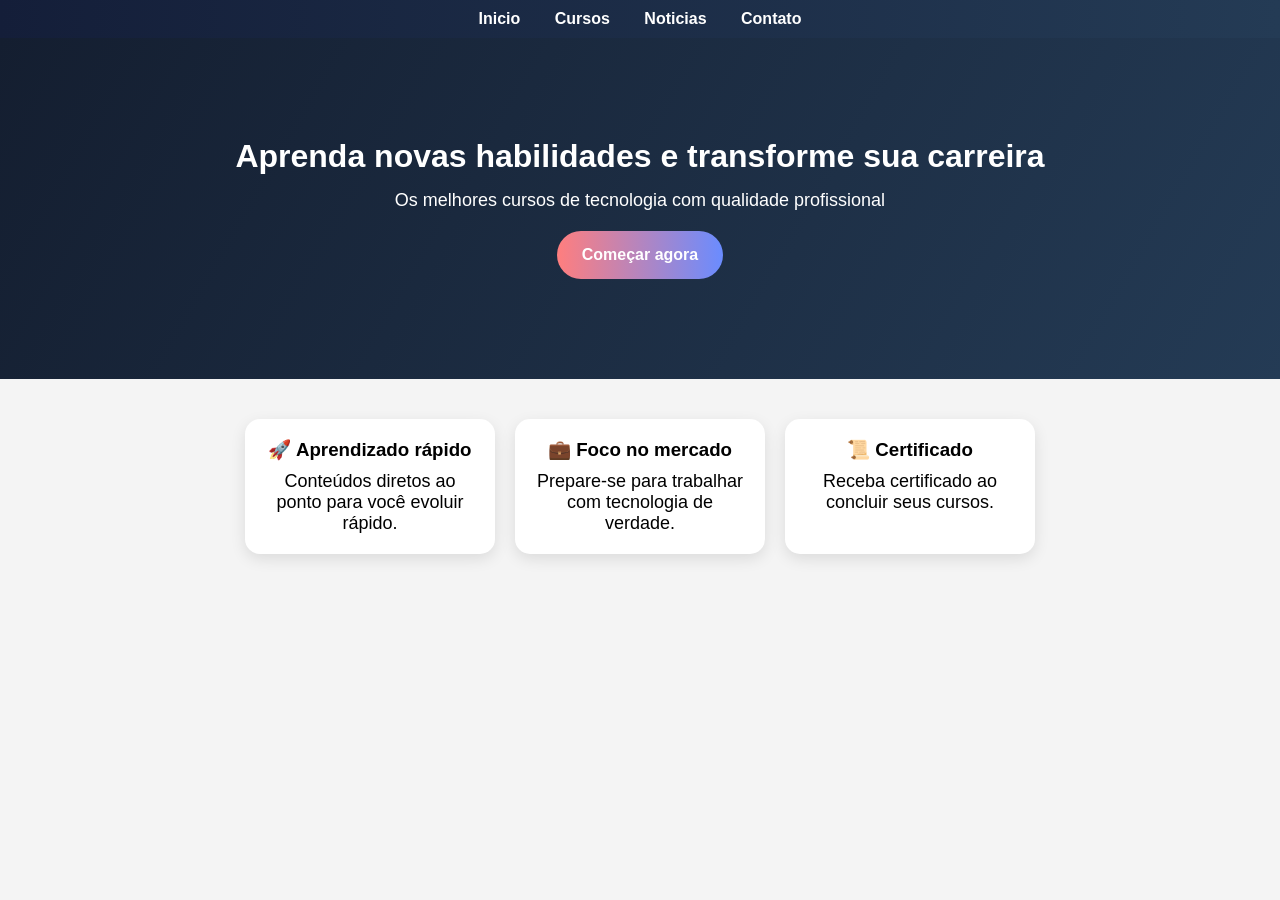
==== index.html @ d65b5e1e "Add files via upload" ====
<!DOCTYPE html>
<html lang="pt-br">
<head>
<meta charset="UTF-8">
<meta name="viewport" content="width=device-width, initial-scale=1.0">
<title>Portal de Cursos</title>
<link rel="stylesheet" href="style.css">
</head>

<body>

<nav>
<a href="index.html">Inicio</a>
<a href="cursos.html">Cursos</a>
<a href="noticias.html">Noticias</a>
<a href="contato.html">Contato</a>
</nav>

<!-- HERO -->
<div class="hero">

    <h1>Aprenda novas habilidades e transforme sua carreira</h1>
    <p>Os melhores cursos de tecnologia com qualidade profissional</p>

    <a href="cursos.html" class="btn-home">Começar agora</a>

</div>

<!-- BENEFÍCIOS -->
<div class="beneficios">

    <div class="beneficio">
        <h3>🚀 Aprendizado rápido</h3>
        <p>Conteúdos diretos ao ponto para você evoluir rápido.</p>
    </div>

    <div class="beneficio">
        <h3>💼 Foco no mercado</h3>
        <p>Prepare-se para trabalhar com tecnologia de verdade.</p>
    </div>

    <div class="beneficio">
        <h3>📜 Certificado</h3>
        <p>Receba certificado ao concluir seus cursos.</p>
    </div>

</div>

</body>
</html>
---- style.css ----
/* RESET */
* {
    margin: 0;
    padding: 0;
    box-sizing: border-box;
}

/* BODY */
body {
    font-family: Arial, sans-serif;
    background-color: #f4f4f4;
}

/* NAV */
nav {
    background: linear-gradient(90deg, #141e39, #243b55);
    padding: 10px;
    text-align: center;
}

nav a {
    color: white;
    text-decoration: none;
    margin: 0 15px;
    font-weight: bold;
}

nav a:hover {
    color: #00c3ff;
}

/* TITULOS */
h1 {
    text-align: center;
    color: #333;
    margin-bottom: 10px;
}

p {
    text-align: center;
    font-size: 18px;
    margin-top: 10px;
}

.titulo {
    margin-left: 20px;
}

/* CONTAINER (mantido igual) */
.container {
    display: flex;
    justify-content: center;
    flex-wrap: wrap;
    gap: 20px;
    padding: 20px;
}

/* CARDS */
.card {
    background: #f8f8f8;
    width: 300px;
    padding: 20px;
    border-radius: 15px;
    box-shadow: 0 5px 15px rgba(0,0,0,0.1);
    transition: 0.3s;
}

.card:hover {
    transform: translateY(-5px);
}

.badge {
    background: #ffd6d6;
    padding: 5px 10px;
    border-radius: 20px;
    font-size: 12px;
    margin-bottom: 10px;
}

.badge.verde {
    background: #d4f8d4;
}

.info {
    display: flex;
    gap: 10px;
    margin-bottom: 10px;
}

.info span {
    background: #eee;
    padding: 5px 10px;
    border-radius: 10px;
    font-size: 12px;
}

.card h2 {
    font-size: 20px;
    margin: 10px 0;
}

/* BOTÃO DOS CARDS */
.btn {
    display: block;
    margin-top: 15px;
    padding: 10px;
    text-align: center;
    border-radius: 20px;
    background: linear-gradient(90deg, #ff7e7e, #6a8cff);
    color: white;
    font-weight: bold;
    text-decoration: none;
}

.btn:hover {
    opacity: 0.9;
}

/* FORMULÁRIO (mantido simples, sem mexer no layout) */
.card-form {
    width: 350px;
    padding: 25px;
    border-radius: 20px;
    background: #cfcbe6;
}

/* INPUTS */
form input {
    width: 100%;
    padding: 12px;
    margin: 8px 0;
    border-radius: 10px;
    border: none;
}

/* CAMPO CURSO */
#curso {
    background: #ddd;
    font-weight: bold;
}

/* TELEFONE */
.telefone {
    display: flex;
    align-items: center;
    background: white;
    border-radius: 10px;
    padding: 5px;
    margin: 8px 0;
}

.telefone span {
    margin: 0 10px;
}

.telefone input {
    border: none;
    outline: none;
    width: 100%;
}

/* BOTÃO FORM */
button {
    width: 100%;
    padding: 15px;
    margin-top: 10px;
    border: none;
    border-radius: 30px;
    background: #141e39;
    color: white;
    font-size: 16px;
    font-weight: bold;
    cursor: pointer;
}

.pagina-cadastro {
    background: #e5e5e5;
}

/* cria um espaço abaixo do menu */
.card-form {
    margin: 50px auto; /* centraliza horizontalmente */
    width: 350px;
}


/* CONTAINER DAS NOTÍCIAS */
.container-noticias {
    max-width: 800px;
    margin: 30px auto;
    display: flex;
    flex-direction: column;
    gap: 20px;
}

/* CARD DE NOTÍCIA */
.noticia {
    background: white;
    padding: 20px;
    border-radius: 15px;
    box-shadow: 0 5px 15px rgba(0,0,0,0.1);
}

/* TITULO DA NOTÍCIA */
.noticia h2 {
    margin-bottom: 10px;
    color: #141e39;
}

/* TEXTO */
.noticia p {
    font-size: 16px;
    line-height: 1.6;
    text-align: left;
}

/* HERO */
.hero {
    text-align: center;
    padding: 100px 20px;
    background: linear-gradient(120deg, #141e30, #243b55);
    color: white;
}

.hero h1 {
    font-size: 32px;
    margin-bottom: 15px;
    color: white;
}

.hero p {
    font-size: 18px;
    margin-bottom: 20px;
}

/* BOTÃO */
.btn-home {
    display: inline-block;
    padding: 15px 25px;
    border-radius: 30px;
    background: linear-gradient(90deg, #ff7e7e, #6a8cff);
    color: white;
    font-weight: bold;
    text-decoration: none;
}

/* BENEFÍCIOS */
.beneficios {
    display: flex;
    justify-content: center;
    gap: 20px;
    padding: 40px;
    flex-wrap: wrap;
}

.beneficio {
    background: white;
    width: 250px;
    padding: 20px;
    border-radius: 15px;
    text-align: center;
    box-shadow: 0 5px 15px rgba(0,0,0,0.1);
}
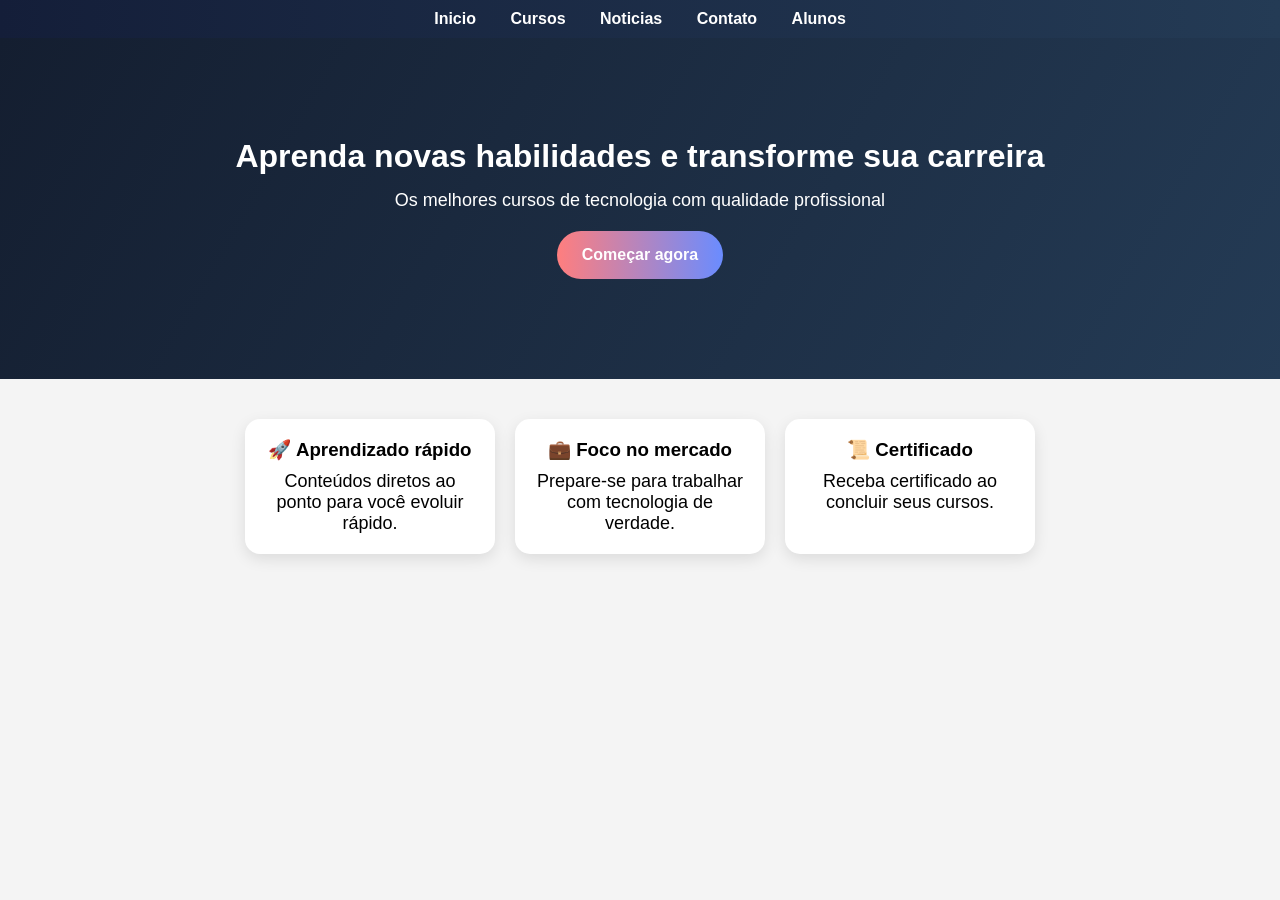
==== commit 2fbab567: "Add files via upload" ====
--- a/index.html
+++ b/index.html
@@ -14,6 +14,7 @@
 <a href="cursos.html">Cursos</a>
 <a href="noticias.html">Noticias</a>
 <a href="contato.html">Contato</a>
+<a href="alunos.html">Alunos</a>
 </nav>
 
 <!-- HERO -->
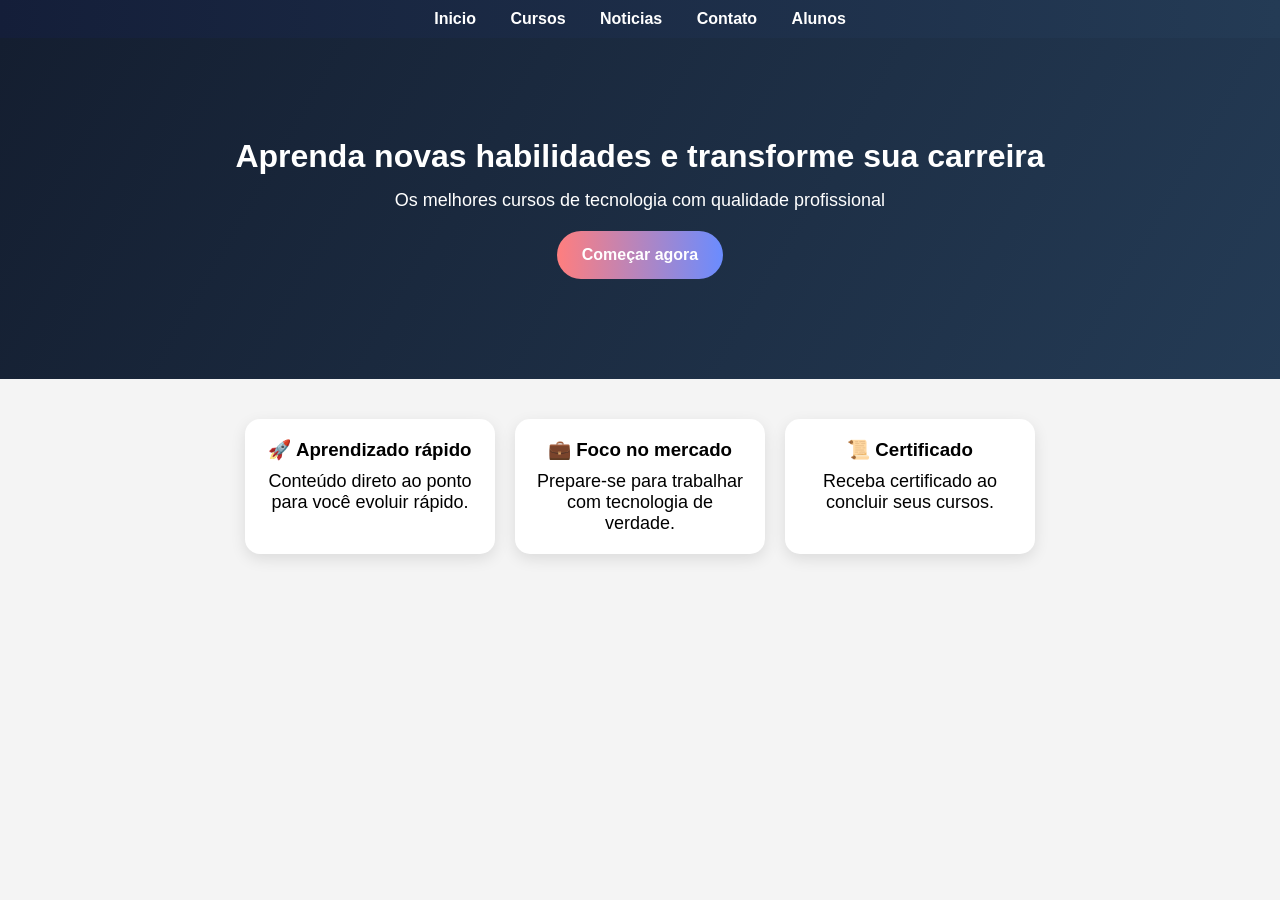
==== commit 53880e9a: "Fix HTML structure and content formatting" ====
--- a/index.html
+++ b/index.html
@@ -32,7 +32,7 @@
 
     <div class="beneficio">
         <h3>🚀 Aprendizado rápido</h3>
-        <p>Conteúdos diretos ao ponto para você evoluir rápido.</p>
+        <p>Conteúdo direto ao ponto para você evoluir rápido.</p>
     </div>
 
     <div class="beneficio">
@@ -48,4 +48,4 @@
 </div>
 
 </body>
-</html>+</html>
